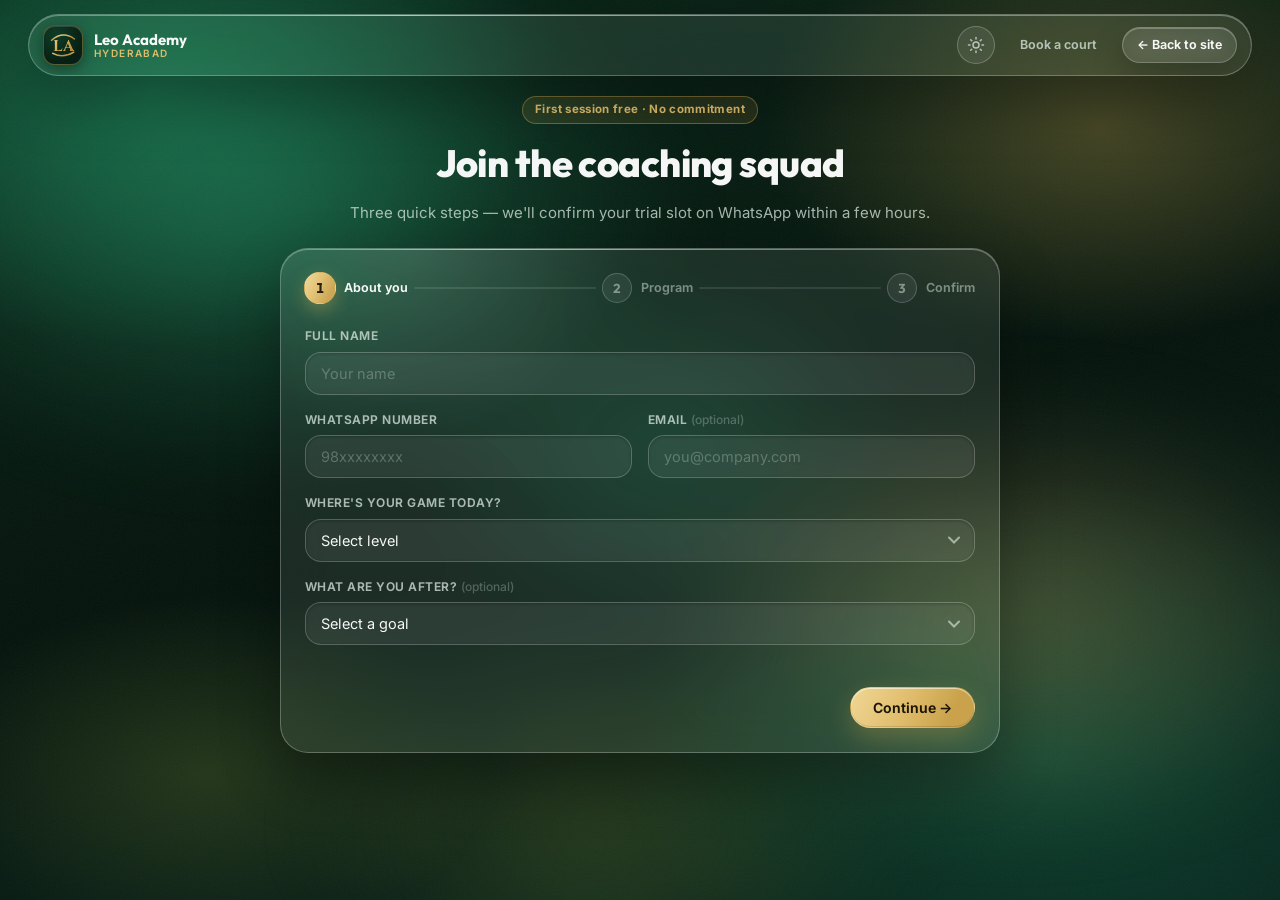
==== admission.html @ 7ae0bd9b "UX: consistent single-line data tables + global modal scroll-lock - Reusable .lt-table.tight (nowrap" ====
<!DOCTYPE html>
<html lang="en" data-theme="dark">
<head>
  <meta charset="UTF-8" />
  <meta name="viewport" content="width=device-width, initial-scale=1.0, viewport-fit=cover" />
  <meta name="theme-color" content="#04130c" />
  <title>Join Coaching — Leo Academy</title>
  <link rel="icon" type="image/svg+xml" href="assets/img/favicon.svg" />
  <link rel="preconnect" href="https://fonts.googleapis.com" />
  <link rel="preconnect" href="https://fonts.gstatic.com" crossorigin />
  <link href="https://fonts.googleapis.com/css2?family=Outfit:wght@500;600;700;800&family=Inter:wght@400;500;600;700&family=Cinzel:wght@700&display=swap" rel="stylesheet" />
  <link rel="stylesheet" href="assets/css/glass.css?v=28" />
  <script>document.documentElement.dataset.theme = localStorage.getItem("lt-theme") || "dark"; document.documentElement.classList.add("lt-js");</script>
  <style>
    .adm-wrap { max-width: 720px; margin: 0 auto; width: 100%; }
    .adm-hero { text-align: center; margin-bottom: var(--gap-4); }
    .adm-hero h1 { font-size: clamp(26px, 4vw, 38px); font-weight: 800; }
    .adm-hero p { color: var(--ink-mid); margin-top: 8px; }
    .form-grid { display: grid; grid-template-columns: 1fr 1fr; gap: var(--gap-3); }
    .form-grid .full { grid-column: 1 / -1; }
    @media (max-width: 620px) { .form-grid { grid-template-columns: 1fr; } }
    .batch-pick { display: grid; grid-template-columns: 1fr 1fr; gap: 10px; }
    @media (max-width: 620px) { .batch-pick { grid-template-columns: 1fr; } }
    .batch-pick .choice { flex-direction: column; align-items: flex-start; gap: 4px; padding: 14px 16px; }
    .batch-pick .choice .bp-top { display: flex; align-items: center; gap: 10px; width: 100%; }
    .batch-pick .choice .bp-name { font-weight: 700; color: var(--ink-hi); font-size: 14px; }
    .batch-pick .choice .bp-meta { font-size: 12px; color: var(--ink-low); padding-left: 28px; }
    .done-card { text-align: center; padding: clamp(36px, 6vh, 60px) var(--gap-4); display: none; }
    .done-card.show { display: block; animation: lt-step-in .5s var(--ease-spring) both; }
    .done-card .big-check { width: 74px; height: 74px; margin: 0 auto var(--gap-3); border-radius: 50%; display: grid; place-items: center;
      background: rgba(52, 211, 153, .15); border: 1.5px solid rgba(52, 211, 153, .5); color: var(--tx-green); }
    .done-card .big-check svg { width: 34px; height: 34px; }
  </style>
</head>
<body>
  <div class="lt-bg" aria-hidden="true"></div>

  <nav class="lt-nav glass">
    <a class="nav-brand" href="index.html">
      <span class="mark" data-logo="30"></span>
      <span class="t"><strong>Leo Academy</strong><span>Hyderabad</span></span>
    </a>
    <div class="nav-actions">
      <button type="button" class="theme-toggle"></button>
      <a class="btn btn-ghost btn-sm hide-mobile" href="booking.html">Book a court</a>
      <a class="btn btn-glass btn-sm" href="index.html">← Back to site</a>
    </div>
  </nav>

  <main class="lt-page">
    <div class="adm-wrap">
      <div class="adm-hero reveal">
        <span class="pill gold">First session free · No commitment</span>
        <h1 class="mt-2">Join the coaching squad</h1>
        <p>Three quick steps — we'll confirm your trial slot on WhatsApp within a few hours.</p>
      </div>

      <div class="glass glass-card" id="wizard">
        <div class="adm-stepper" id="stepper">
          <div class="step active" data-s="1"><span class="num"><span class="n">1</span></span><span class="lbl">About you</span></div>
          <div class="bar" id="bar1"></div>
          <div class="step" data-s="2"><span class="num"><span class="n">2</span></span><span class="lbl">Program</span></div>
          <div class="bar" id="bar2"></div>
          <div class="step" data-s="3"><span class="num"><span class="n">3</span></span><span class="lbl">Confirm</span></div>
        </div>

        <form id="admForm" novalidate>
          <!-- step 1: about you -->
          <section class="adm-step active" data-step="1">
            <div class="form-grid">
              <label class="field full"><span>Full name</span><input type="text" name="name" placeholder="Your name" required /></label>
              <label class="field"><span>WhatsApp number</span><input type="tel" name="phone" placeholder="98xxxxxxxx" required /></label>
              <label class="field"><span>Email <span class="opt">(optional)</span></span><input type="email" name="email" placeholder="you@company.com" /></label>
              <label class="field full"><span>Where's your game today?</span>
                <select name="level"><option value="">Select level</option><option>Complete beginner</option><option>Played casually / social sets</option><option>Trained before, getting back into it</option><option>Competitive — leagues or tournaments</option></select>
              </label>
              <label class="field full"><span>What are you after? <span class="opt">(optional)</span></span>
                <select name="goal"><option value="">Select a goal</option><option>Learn the game properly</option><option>Fitness &amp; stress relief</option><option>Compete in leagues</option><option>Sharpen up for corporate events</option></select>
              </label>
            </div>
          </section>

          <!-- step 2: program -->
          <section class="adm-step" data-step="2">
            <div class="batch-pick" id="programPick"></div>
            <div class="form-grid mt-3">
              <label class="field"><span>Preferred timing</span>
                <select name="slot"><option>Morning batch</option><option>Evening batch</option><option>Flexible</option></select>
              </label>
              <label class="field"><span>Trial date <span class="opt">(optional)</span></span><input type="date" name="date" /></label>
            </div>
          </section>

          <!-- step 3: confirm -->
          <section class="adm-step" data-step="3">
            <div id="summary" class="lt-grid" style="gap: 10px;"></div>
            <label class="choice mt-3"><input type="checkbox" name="agree" /><span class="dot"></span><span>Contact me on WhatsApp to confirm my trial slot.</span></label>
          </section>

          <div class="form-msg" id="msg"></div>
          <div class="adm-nav">
            <button type="button" class="btn btn-ghost" id="backBtn" style="visibility:hidden;">← Back</button>
            <span class="grow"></span>
            <button type="button" class="btn btn-primary" id="nextBtn">Continue →</button>
          </div>
        </form>
      </div>

      <!-- success -->
      <div class="glass done-card" id="doneCard">
        <div class="big-check"><svg viewBox="0 0 24 24" fill="none" stroke="currentColor" stroke-width="2.5" stroke-linecap="round" stroke-linejoin="round"><path d="M20 6 9 17l-5-5"/></svg></div>
        <h2>Application received 🎾</h2>
        <p class="muted mt-2">Our coach will WhatsApp you shortly to confirm your trial slot.<br />Bring water and non-marking sports shoes — racquets are available courtside.</p>
        <div class="mt-4 flex" style="justify-content:center; flex-wrap:wrap;">
          <a class="btn btn-primary" href="booking.html">Book a court meanwhile</a>
          <a class="btn btn-glass" href="index.html">Back to home</a>
        </div>
      </div>
    </div>
  </main>

  <script src="assets/js/core.js?v=28"></script>
  <script src="assets/js/data.js?v=28"></script>
  <script src="assets/js/cloud.js?v=28"></script>
  <script>
    (function () {
      var step = 1, TOTAL = 3;
      var form = document.getElementById("admForm");
      var msg = document.getElementById("msg");

      document.getElementById("programPick").innerHTML = LT_DATA.programs.map(function (p, i) {
        return '<label class="choice"><div class="bp-top"><input type="radio" name="program" value="' + p.id + '"' + (i === 0 ? " checked" : "") + ' /><span class="dot"></span><span class="bp-name">' + p.name + "</span></div>" +
          '<span class="bp-meta">' + p.level + " · " + p.days + "</span></label>";
      }).join("");

      function paint() {
        document.querySelectorAll("#stepper .step").forEach(function (el) {
          var s = +el.dataset.s;
          el.classList.toggle("active", s === step);
          el.classList.toggle("done", s < step);
        });
        document.getElementById("bar1").style.setProperty("--fill", step > 1 ? "100%" : "0%");
        document.getElementById("bar2").style.setProperty("--fill", step > 2 ? "100%" : "0%");
        document.querySelectorAll(".adm-step").forEach(function (el) {
          el.classList.toggle("active", +el.dataset.step === step);
        });
        document.getElementById("backBtn").style.visibility = step === 1 ? "hidden" : "visible";
        document.getElementById("nextBtn").textContent = step === TOTAL ? "Submit application" : "Continue →";
        msg.textContent = "";
        if (step === 3) fillSummary();
      }

      function fillSummary() {
        var d = new FormData(form);
        var prog = LT_DATA.programs.find(function (p) { return p.id === d.get("program"); }) || {};
        var rows = [
          ["Name", d.get("name")],
          ["Contact", d.get("phone") + (d.get("email") ? " · " + d.get("email") : "")],
          ["Level", d.get("level") || "To be assessed"],
          ["Program", prog.name + " · " + d.get("slot")],
          ["Trial date", d.get("date") || "First available slot"],
        ];
        document.getElementById("summary").innerHTML = rows.map(function (r) {
          return '<div class="flex between" style="padding:11px 14px;border:1px solid var(--tile-border);border-radius:var(--r-md);background:var(--tile-bg);">' +
            '<span class="faint" style="font-size:12px;text-transform:uppercase;letter-spacing:.06em;font-weight:650;">' + r[0] + "</span>" +
            '<span style="font-weight:650;text-align:right;">' + r[1] + "</span></div>";
        }).join("");
      }

      function validate() {
        var d = new FormData(form);
        if (step === 1) {
          if (!String(d.get("name") || "").trim()) return "Please enter your name.";
          if (String(d.get("phone") || "").replace(/\D/g, "").length < 10) return "Please enter a valid 10-digit WhatsApp number.";
        }
        if (step === 3 && !d.get("agree")) return "Please tick the consent box so we can reach you.";
        return "";
      }

      document.getElementById("nextBtn").addEventListener("click", function () {
        var err = validate();
        if (err) { msg.textContent = err; msg.className = "form-msg error"; return; }
        if (step < TOTAL) { step++; paint(); return; }
        var d = new FormData(form);
        var apps = LT.store.read("applications", []);
        var rec = {
          name: d.get("name"), phone: d.get("phone"), email: d.get("email"),
          level: d.get("level"), goal: d.get("goal"), program: d.get("program"),
          slot: d.get("slot"), date: d.get("date"), at: new Date().toISOString(),
        };
        function showDone() {
          apps.unshift(rec);
          LT.store.write("applications", apps);
          document.getElementById("wizard").style.display = "none";
          document.querySelector(".adm-hero").style.display = "none";
          document.getElementById("doneCard").classList.add("show");
          LT.toast("Application received — see you on court! 🎾");
        }
        if (window.LT_CLOUD) {
          LT_CLOUD.track("admission_submitted", { program: rec.program || "" });
          LT_CLOUD.addApplication(rec).then(showDone).catch(function (e) {
            msg.textContent = /too many/.test(String(e.message)) ? "We already have your enquiry — our coach will call you."
              : /no connection/.test(String(e.message)) ? "No connection — please try again or call +91 96768 29060."
              : "Something went wrong — please call +91 96768 29060.";
            msg.className = "form-msg error";
          });
        } else { showDone(); }
      });
      document.getElementById("backBtn").addEventListener("click", function () { if (step > 1) { step--; paint(); } });

      paint();
    })();
  </script>
</body>
</html>
---- assets/css/glass.css ----
/* ============================================================
   LEO TENNIS ACADEMY — LIQUID GLASS DESIGN SYSTEM v1
   Dark-first luxury glass (forest green + metallic gold, from the
   Leo "LA" monogram) with a light "clay morning" override.
   Theme is controlled by <html data-theme="dark|light">.
   ============================================================ */

/* ---------- Design tokens — DARK (default, matches Instagram branding) ---------- */
:root {
  /* Brand constants (theme-independent) */
  --forest-950: #04130c;
  --forest-900: #071f14;
  --forest-800: #0b2a1b;
  --forest-600: #14503a;
  --emerald-400: #34d399;
  --gold-600: #a67e2e;
  --gold-500: #c9a24b;
  --gold-400: #e0bd6c;
  --gold-300: #f0d795;
  --optic-400: #d7ef4f;   /* tennis-ball optic yellow */
  --optic-300: #e7f97e;
  --red-400: #ff6b6b;
  --sky-300: #7dd3fc;

  /* Ink */
  --ink-hi: rgba(255, 255, 255, 0.96);
  --ink-mid: rgba(226, 240, 231, 0.72);
  --ink-low: rgba(226, 240, 231, 0.48);
  --ink-faint: rgba(226, 240, 231, 0.28);

  /* Accent text (readable per theme) */
  --tx-gold: var(--gold-400);
  --tx-green: #5eead4;
  --tx-red: var(--red-400);
  --tx-optic: var(--optic-400);

  /* Glass surfaces — low-opacity fill over a vivid field. Never milky. */
  --glass-bg: rgba(255, 255, 255, 0.09);
  --glass-border: rgba(255, 255, 255, 0.26);
  --glass-blur: 22px;
  --glass-sat: 1.25;
  --glass-shadow:
    0 24px 60px rgba(0, 0, 0, 0.3),
    inset 0 1px 0 rgba(255, 255, 255, 0.32);
  --glass-shadow-soft:
    0 12px 32px rgba(0, 0, 0, 0.22),
    inset 0 1px 0 rgba(255, 255, 255, 0.26);
  --glass-border-hover: rgba(255, 255, 255, 0.48);
  --specular: linear-gradient(90deg, transparent 4%, rgba(255, 255, 255, 0.5) 30%, rgba(255, 255, 255, 0.12) 65%, transparent 96%);
  --corner-glow: rgba(255, 255, 255, 0.1);

  /* Inputs, tiles, lines */
  --input-bg: rgba(255, 255, 255, 0.07);
  --input-bg-focus: rgba(255, 255, 255, 0.13);
  --input-border: rgba(255, 255, 255, 0.2);
  --input-border-hover: rgba(255, 255, 255, 0.38);
  --input-shadow: inset 0 1px 3px rgba(0, 0, 0, 0.22);
  --tile-bg: rgba(255, 255, 255, 0.07);
  --tile-border: rgba(255, 255, 255, 0.2);
  --line: rgba(255, 255, 255, 0.1);
  --row-hover: rgba(255, 255, 255, 0.06);
  --chip-bg: rgba(255, 255, 255, 0.08);
  --chip-border: rgba(255, 255, 255, 0.24);
  --thead-bg: rgba(7, 30, 20, 0.55);
  --pill-bg: rgba(255, 255, 255, 0.08);
  --pill-border: rgba(255, 255, 255, 0.22);
  --dot-border: rgba(255, 255, 255, 0.3);
  --ghost-hover: rgba(255, 255, 255, 0.07);
  --option-bg: var(--forest-800);
  --backdrop: rgba(2, 10, 6, 0.6);
  --toast-bg: linear-gradient(135deg, rgba(14, 44, 30, 0.92), rgba(6, 24, 16, 0.92));
  --toast-border: rgba(255, 255, 255, 0.18);
  --scroll-thumb: rgba(255, 255, 255, 0.14);
  --scroll-thumb-hover: rgba(255, 255, 255, 0.26);
  --stat-grad: linear-gradient(135deg, #fff 30%, var(--gold-400));
  --gold-grad: linear-gradient(115deg, var(--gold-300), var(--gold-400) 45%, var(--gold-500) 80%);
  --scheme: dark;
  --select-arrow: url("data:image/svg+xml,%3Csvg xmlns='http://www.w3.org/2000/svg' width='12' height='8' fill='none'%3E%3Cpath d='M1 1.5 6 6.5 11 1.5' stroke='%23e2f0e7' stroke-opacity='.6' stroke-width='2' stroke-linecap='round'/%3E%3C/svg%3E");

  /* Radii */
  --r-xl: 28px;
  --r-lg: 22px;
  --r-md: 16px;
  --r-sm: 12px;
  --r-pill: 999px;

  /* Type */
  --font-display: "Outfit", "SF Pro Display", -apple-system, sans-serif;
  --font-body: "Inter", "SF Pro Text", -apple-system, system-ui, sans-serif;
  --font-brand: "Cinzel", "Times New Roman", serif;

  /* Spacing */
  --gap-1: 6px;
  --gap-2: 10px;
  --gap-3: 16px;
  --gap-4: 24px;
  --gap-5: 36px;

  --nav-h: 72px;
  --dock-h: 76px;
  --page-max: 1240px;

  --ease-spring: cubic-bezier(0.34, 1.3, 0.5, 1);
}

/* ---------- Design tokens — LIGHT override ("clay morning") ---------- */
:root[data-theme="light"] {
  --ink-hi: #122419;
  --ink-mid: rgba(20, 43, 30, 0.74);
  --ink-low: rgba(20, 43, 30, 0.52);
  --ink-faint: rgba(20, 43, 30, 0.34);

  --tx-gold: #8a6414;
  --tx-green: #0f766e;
  --tx-red: #c2383f;
  --tx-optic: #5c7a00;

  --glass-bg: rgba(255, 255, 255, 0.28);
  --glass-border: rgba(255, 255, 255, 0.55);
  --glass-sat: 1.4;
  --glass-shadow:
    0 24px 60px rgba(24, 60, 40, 0.16),
    inset 0 1px 0 rgba(255, 255, 255, 0.6);
  --glass-shadow-soft:
    0 12px 32px rgba(24, 60, 40, 0.1),
    inset 0 1px 0 rgba(255, 255, 255, 0.5);
  --glass-border-hover: rgba(255, 255, 255, 0.85);
  --specular: linear-gradient(90deg, transparent 4%, rgba(255, 255, 255, 0.9) 30%, rgba(255, 255, 255, 0.35) 65%, transparent 96%);
  --corner-glow: rgba(255, 255, 255, 0.35);

  --input-bg: rgba(255, 255, 255, 0.4);
  --input-bg-focus: rgba(255, 255, 255, 0.6);
  --input-border: rgba(255, 255, 255, 0.55);
  --input-border-hover: rgba(255, 255, 255, 0.85);
  --input-shadow: inset 0 1px 2px rgba(20, 50, 34, 0.05);
  --tile-bg: rgba(255, 255, 255, 0.26);
  --tile-border: rgba(255, 255, 255, 0.5);
  --line: rgba(20, 50, 34, 0.1);
  --row-hover: rgba(255, 255, 255, 0.24);
  --chip-bg: rgba(255, 255, 255, 0.32);
  --chip-border: rgba(255, 255, 255, 0.55);
  --thead-bg: rgba(255, 255, 255, 0.36);
  --pill-bg: rgba(255, 255, 255, 0.28);
  --pill-border: rgba(255, 255, 255, 0.5);
  --dot-border: rgba(20, 50, 34, 0.32);
  --ghost-hover: rgba(255, 255, 255, 0.32);
  --option-bg: #ffffff;
  --backdrop: rgba(22, 52, 36, 0.3);
  --toast-bg: linear-gradient(135deg, rgba(255, 255, 255, 0.88), rgba(243, 250, 243, 0.88));
  --toast-border: rgba(255, 255, 255, 0.6);
  --scroll-thumb: rgba(20, 50, 34, 0.22);
  --scroll-thumb-hover: rgba(20, 50, 34, 0.38);
  --stat-grad: linear-gradient(135deg, #14342a 30%, #8a6414);
  --scheme: light;
  --select-arrow: url("data:image/svg+xml,%3Csvg xmlns='http://www.w3.org/2000/svg' width='12' height='8' fill='none'%3E%3Cpath d='M1 1.5 6 6.5 11 1.5' stroke='%23142b1e' stroke-opacity='.55' stroke-width='2' stroke-linecap='round'/%3E%3C/svg%3E");
}

/* ---------- Reset & base ---------- */
*, *::before, *::after { box-sizing: border-box; }

html { scroll-behavior: smooth; -webkit-text-size-adjust: 100%; }

body {
  margin: 0;
  min-height: 100vh;
  min-height: 100dvh;
  font-family: var(--font-body);
  font-size: 15px;
  line-height: 1.55;
  color: var(--ink-hi);
  background-color: var(--forest-950);
  -webkit-font-smoothing: antialiased;
  overflow-x: hidden;
  transition: color 0.3s ease;
}
:root[data-theme="light"] body { background-color: #dcead9; }

/* Vivid liquid color field — the saturated backdrop is what makes the
   low-opacity glass read as "liquid". Emerald + gold + optic glows. */
.lt-bg {
  position: fixed;
  inset: 0;
  z-index: -2;
  background:
    radial-gradient(46% 42% at 12% 10%, rgba(24, 130, 84, 0.55), transparent 68%),
    radial-gradient(40% 36% at 86% 14%, rgba(201, 162, 75, 0.32), transparent 66%),
    radial-gradient(48% 44% at 82% 84%, rgba(16, 100, 70, 0.5), transparent 70%),
    radial-gradient(34% 30% at 16% 86%, rgba(215, 239, 79, 0.14), transparent 66%),
    radial-gradient(30% 28% at 52% 50%, rgba(52, 211, 153, 0.14), transparent 70%),
    linear-gradient(165deg, #082517 0%, #04130c 52%, #07211a 100%);
}
:root[data-theme="light"] .lt-bg {
  background:
    radial-gradient(46% 42% at 12% 10%, rgba(88, 190, 130, 0.55), transparent 68%),
    radial-gradient(40% 36% at 86% 14%, rgba(240, 205, 120, 0.6), transparent 66%),
    radial-gradient(48% 44% at 82% 84%, rgba(120, 200, 150, 0.5), transparent 70%),
    radial-gradient(38% 34% at 16% 86%, rgba(224, 240, 130, 0.45), transparent 66%),
    linear-gradient(165deg, #d8ecd4 0%, #e4efdc 45%, #d5e9d8 100%);
}
.lt-bg::before {
  content: "";
  position: absolute;
  inset: -25%;
  background:
    radial-gradient(34% 30% at 30% 32%, rgba(52, 211, 153, 0.3), transparent 66%),
    radial-gradient(30% 26% at 70% 62%, rgba(224, 189, 108, 0.28), transparent 64%),
    radial-gradient(24% 22% at 48% 78%, rgba(215, 239, 79, 0.16), transparent 66%);
  /* ambient drift, tuned below perception: one direction change per ~40s
     and a gentle range, so the background never reads as "shifting" */
  animation: lt-drift 80s ease-in-out infinite alternate;
  filter: blur(42px);
}
:root[data-theme="light"] .lt-bg::before {
  background:
    radial-gradient(34% 30% at 30% 32%, rgba(110, 205, 150, 0.5), transparent 66%),
    radial-gradient(30% 26% at 70% 62%, rgba(245, 210, 125, 0.42), transparent 64%),
    radial-gradient(26% 24% at 48% 78%, rgba(210, 235, 120, 0.35), transparent 66%);
}
.lt-bg::after {
  content: "";
  position: absolute;
  inset: 0;
  opacity: 0.05;
  background-image: url("data:image/svg+xml,%3Csvg xmlns='http://www.w3.org/2000/svg' width='160' height='160'%3E%3Cfilter id='n'%3E%3CfeTurbulence type='fractalNoise' baseFrequency='0.9' numOctaves='2'/%3E%3C/filter%3E%3Crect width='100%25' height='100%25' filter='url(%23n)'/%3E%3C/svg%3E");
}
@keyframes lt-drift {
  from { transform: translate3d(-2%, -1%, 0) rotate(-1deg) scale(1); }
  to { transform: translate3d(2%, 1.5%, 0) rotate(1deg) scale(1.05); }
}
@media (prefers-reduced-motion: reduce) {
  .lt-bg::before { animation: none; }
  * { transition-duration: 0.01ms !important; animation-duration: 0.01ms !important; }
}

h1, h2, h3, h4 {
  font-family: var(--font-display);
  font-weight: 600;
  letter-spacing: -0.015em;
  margin: 0;
  color: var(--ink-hi);
  text-wrap: balance;
}
p { margin: 0; }
a { color: var(--tx-green); text-decoration: none; }
a:hover { color: var(--tx-gold); }
img { max-width: 100%; display: block; }
button { font-family: inherit; }
::selection { background: rgba(201, 162, 75, 0.4); }

/* ---------- Layout ---------- */
.lt-page {
  max-width: var(--page-max);
  margin: 0 auto;
  padding: calc(var(--nav-h) + var(--gap-4)) var(--gap-4) calc(var(--gap-5) + 24px);
  display: flex;
  flex-direction: column;
  gap: var(--gap-4);
}

.lt-grid { display: grid; gap: var(--gap-3); }
.lt-grid.cols-2 { grid-template-columns: repeat(2, minmax(0, 1fr)); }
.lt-grid.cols-3 { grid-template-columns: repeat(3, minmax(0, 1fr)); }
.lt-grid.cols-4 { grid-template-columns: repeat(4, minmax(0, 1fr)); }

/* ---------- Glass primitives ---------- */
.glass {
  position: relative;
  background: var(--glass-bg);
  -webkit-backdrop-filter: blur(var(--glass-blur)) saturate(var(--glass-sat));
  backdrop-filter: blur(var(--glass-blur)) saturate(var(--glass-sat));
  border: 1px solid var(--glass-border);
  border-radius: var(--r-xl);
  box-shadow: var(--glass-shadow);
  overflow: hidden;
  transition: background 0.3s ease, border-color 0.3s ease, box-shadow 0.3s ease;
}
.glass::before {
  content: "";
  position: absolute;
  inset: 0 0 auto 0;
  height: 1px;
  background: var(--specular);
  pointer-events: none;
}
.glass::after {
  content: "";
  position: absolute;
  top: -42%;
  left: -12%;
  width: 60%;
  height: 80%;
  background: radial-gradient(closest-side, var(--corner-glow), transparent);
  transform: rotate(-12deg);
  pointer-events: none;
}

.glass-card { padding: var(--gap-4); }
.glass-card.tight { padding: var(--gap-3); }

.glass-hover {
  --mx: 50%; --my: 0%;
  transition: transform 0.45s var(--ease-spring), box-shadow 0.45s ease, border-color 0.3s ease, background 0.3s ease;
}
.glass-hover:hover {
  transform: translateY(-4px);
  border-color: var(--glass-border-hover);
  box-shadow: 0 30px 70px rgba(0, 0, 0, 0.32), inset 0 1px 0 rgba(255, 255, 255, 0.34);
  background: radial-gradient(240px circle at var(--mx) var(--my), rgba(255, 255, 255, 0.1), transparent 55%), var(--glass-bg);
}
:root[data-theme="light"] .glass-hover:hover {
  box-shadow: 0 30px 70px rgba(24, 60, 40, 0.2), inset 0 1px 0 rgba(255, 255, 255, 0.6);
  background: radial-gradient(240px circle at var(--mx) var(--my), rgba(255, 255, 255, 0.2), transparent 55%), var(--glass-bg);
}

/* Section headers */
.kicker {
  font-size: 11px;
  font-weight: 700;
  letter-spacing: 0.16em;
  text-transform: uppercase;
  color: var(--tx-gold);
  margin-bottom: 2px;
}
.card-head {
  display: flex;
  align-items: flex-end;
  justify-content: space-between;
  gap: var(--gap-3);
  flex-wrap: wrap;
  margin-bottom: var(--gap-3);
}
.card-head h2 { font-size: 21px; }
.card-head .sub { color: var(--ink-mid); font-size: 13px; margin-top: 3px; }

/* ---------- Top navigation ---------- */
.lt-nav {
  position: fixed;
  top: 14px;
  left: 50%;
  transform: translateX(-50%);
  width: min(var(--page-max) - 16px, calc(100% - 24px));
  z-index: 60;
  display: flex;
  align-items: center;
  gap: var(--gap-3);
  padding: 10px 14px;
  border-radius: var(--r-pill);
}
.lt-nav.glass::after { display: none; }

.nav-brand { display: flex; align-items: center; gap: 11px; min-width: 0; }
.nav-brand .mark {
  width: 40px;
  height: 40px;
  flex: none;
  display: grid;
  place-items: center;
  border-radius: 12px;
  background: radial-gradient(circle at 32% 24%, #0f3d27, var(--forest-900) 70%);
  border: 1px solid rgba(201, 162, 75, 0.4);
  box-shadow: 0 4px 14px rgba(0, 0, 0, 0.35), inset 0 1px 0 rgba(255, 255, 255, 0.14);
}
.nav-brand .mark svg { width: 30px; height: 30px; }
.nav-brand .t { display: flex; flex-direction: column; line-height: 1.15; min-width: 0; }
.nav-brand .t strong {
  font-family: var(--font-display);
  font-size: 15px;
  font-weight: 700;
  color: var(--ink-hi);
  white-space: nowrap;
  overflow: hidden;
  text-overflow: ellipsis;
}
.nav-brand .t span {
  font-size: 10px;
  letter-spacing: 0.14em;
  text-transform: uppercase;
  color: var(--tx-gold);
  font-weight: 600;
}

.nav-tabs {
  display: flex;
  align-items: center;
  gap: 4px;
  margin: 0 auto;
  padding: 4px;
  border-radius: var(--r-pill);
  background: var(--pill-bg);
  border: 1px solid var(--tile-border);
}
.nav-tab {
  display: inline-flex;
  align-items: center;
  gap: 7px;
  padding: 8px 15px;
  border: none;
  border-radius: var(--r-pill);
  background: transparent;
  color: var(--ink-mid);
  font-size: 13.5px;
  font-weight: 600;
  cursor: pointer;
  white-space: nowrap;
  transition: color 0.25s ease, background 0.25s ease, box-shadow 0.25s ease;
  text-decoration: none;
}
.nav-tab svg { width: 16px; height: 16px; }
.nav-tab:hover { color: var(--ink-hi); }
.nav-tab.active {
  color: #1c1503;
  background: var(--gold-grad);
  box-shadow: 0 6px 18px rgba(201, 162, 75, 0.38), inset 0 1px 0 rgba(255, 255, 255, 0.5);
}

.nav-actions { display: flex; align-items: center; gap: var(--gap-2); margin-left: auto; }

/* Theme toggle */
.theme-toggle {
  width: 38px;
  height: 38px;
  flex: none;
  display: grid;
  place-items: center;
  border-radius: 50%;
  border: 1px solid var(--chip-border);
  background: var(--chip-bg);
  color: var(--ink-mid);
  cursor: pointer;
  transition: color 0.25s ease, border-color 0.25s ease, transform 0.4s var(--ease-spring), background 0.3s ease;
}
.theme-toggle:hover { color: var(--tx-gold); border-color: var(--input-border-hover); transform: rotate(18deg); }
.theme-toggle svg { width: 18px; height: 18px; }

/* ---------- Mobile bottom dock ---------- */
.lt-dock {
  position: fixed;
  bottom: calc(12px + env(safe-area-inset-bottom, 0px));
  left: 50%;
  transform: translateX(-50%);
  z-index: 60;
  display: none;
  align-items: stretch;
  gap: 2px;
  padding: 7px;
  border-radius: var(--r-pill);
  width: min(440px, calc(100% - 20px));
}
.lt-dock.glass::after { display: none; }
.dock-tab {
  position: relative;
  flex: 1;
  display: flex;
  flex-direction: column;
  align-items: center;
  gap: 3px;
  padding: 7px 4px 6px;
  border: none;
  border-radius: 18px;
  background: transparent;
  color: var(--ink-low);
  font-size: 10px;
  font-weight: 600;
  letter-spacing: 0.02em;
  cursor: pointer;
  transition: color 0.25s ease, background 0.25s ease;
  text-decoration: none;
}
.dock-tab svg { width: 21px; height: 21px; }
.dock-tab.active { color: var(--tx-gold); background: rgba(201, 162, 75, 0.14); }
.dock-tab:hover { color: var(--ink-hi); }

/* ---------- Buttons ---------- */
.btn {
  display: inline-flex;
  align-items: center;
  justify-content: center;
  gap: 8px;
  padding: 11px 22px;
  border-radius: var(--r-pill);
  border: 1px solid transparent;
  font-size: 14px;
  font-weight: 650;
  font-family: var(--font-body);
  cursor: pointer;
  text-decoration: none;
  white-space: nowrap;
  transition: transform 0.35s var(--ease-spring), box-shadow 0.3s ease, background 0.3s ease, border-color 0.3s ease, opacity 0.2s ease, color 0.3s ease;
  -webkit-tap-highlight-color: transparent;
}
.btn:active { transform: scale(0.97); }
.btn:disabled { opacity: 0.55; cursor: not-allowed; }
.btn svg { width: 16px; height: 16px; }

.btn-primary {
  position: relative;
  overflow: hidden;
  color: #1c1503;
  background: var(--gold-grad);
  box-shadow: 0 10px 26px rgba(201, 162, 75, 0.32), inset 0 1px 0 rgba(255, 255, 255, 0.55), inset 0 -1px 0 rgba(0, 0, 0, 0.12);
}
.btn-primary::after {
  content: "";
  position: absolute;
  inset: 0;
  background: linear-gradient(120deg, transparent 28%, rgba(255, 255, 255, 0.5) 50%, transparent 72%);
  transform: translateX(-130%);
  pointer-events: none;
}
.btn-primary:hover::after { transform: translateX(130%); transition: transform 0.7s ease; }
.btn-primary:hover { box-shadow: 0 14px 34px rgba(201, 162, 75, 0.45), inset 0 1px 0 rgba(255, 255, 255, 0.6); transform: translateY(-1px); }
@media (prefers-reduced-motion: reduce) { .btn-primary::after { display: none; } }

.btn-glass {
  color: var(--ink-hi);
  background: var(--chip-bg);
  border-color: var(--chip-border);
  -webkit-backdrop-filter: blur(14px) saturate(160%);
  backdrop-filter: blur(14px) saturate(160%);
  box-shadow: var(--glass-shadow-soft);
}
.btn-glass:hover { border-color: var(--input-border-hover); }

.btn-ghost { color: var(--ink-mid); background: transparent; border-color: transparent; }
.btn-ghost:hover { color: var(--ink-hi); background: var(--ghost-hover); }


.btn-sm { padding: 7px 14px; font-size: 12.5px; }
.btn-lg { padding: 14px 30px; font-size: 15.5px; }
.btn-block { width: 100%; }
.btn-icon { width: 38px; height: 38px; padding: 0; border-radius: 50%; }

/* ---------- Forms ---------- */
.field { display: flex; flex-direction: column; gap: 6px; min-width: 0; }
.field > span, .field > label {
  font-size: 12px;
  font-weight: 650;
  letter-spacing: 0.04em;
  color: var(--ink-mid);
  text-transform: uppercase;
}
.field .opt { color: var(--ink-faint); text-transform: none; letter-spacing: 0; font-weight: 500; }

input[type="text"], input[type="email"], input[type="password"], input[type="tel"],
input[type="number"], input[type="date"], input[type="search"], select, textarea {
  width: 100%;
  padding: 12px 15px;
  font-family: var(--font-body);
  font-size: 14.5px;
  color: var(--ink-hi);
  background: var(--input-bg);
  border: 1px solid var(--input-border);
  border-radius: var(--r-md);
  outline: none;
  box-shadow: var(--input-shadow);
  transition: border-color 0.25s ease, box-shadow 0.25s ease, background 0.25s ease;
  -webkit-appearance: none;
  appearance: none;
}
textarea { resize: vertical; min-height: 64px; }
input::placeholder, textarea::placeholder { color: var(--ink-faint); }
input:hover, select:hover, textarea:hover { border-color: var(--input-border-hover); }
input:focus, select:focus, textarea:focus {
  border-color: rgba(224, 189, 108, 0.75);
  background: var(--input-bg-focus);
  box-shadow: 0 0 0 3px rgba(201, 162, 75, 0.2), var(--input-shadow);
}

select {
  background-image: var(--select-arrow);
  background-repeat: no-repeat;
  background-position: right 14px center;
  padding-right: 38px;
}
select option { background: var(--option-bg); color: var(--ink-hi); }

input[type="date"] { color-scheme: var(--scheme); }
input[type="number"]::-webkit-inner-spin-button { opacity: 0.4; }

/* Checkbox / radio pills */
.choice {
  display: flex;
  align-items: center;
  gap: 10px;
  padding: 11px 14px;
  border-radius: var(--r-md);
  border: 1px solid var(--input-border);
  background: var(--tile-bg);
  cursor: pointer;
  font-size: 13.5px;
  color: var(--ink-mid);
  transition: border-color 0.25s ease, background 0.25s ease, color 0.25s ease;
  user-select: none;
}
.choice:hover { border-color: var(--input-border-hover); color: var(--ink-hi); }
.choice input { display: none; }
.choice .dot {
  width: 18px;
  height: 18px;
  flex: none;
  border-radius: 6px;
  border: 1.5px solid var(--dot-border);
  display: grid;
  place-items: center;
  transition: all 0.25s ease;
}
.choice input[type="radio"] + .dot { border-radius: 50%; }
.choice input:checked + .dot {
  border-color: var(--gold-500);
  background: var(--gold-grad);
  box-shadow: 0 2px 10px rgba(201, 162, 75, 0.4);
}
.choice input:checked + .dot::after {
  content: "";
  width: 9px;
  height: 5px;
  margin-top: -2px;
  border-left: 2px solid #1c1503;
  border-bottom: 2px solid #1c1503;
  transform: rotate(-45deg);
}
.choice input:checked ~ span { color: var(--ink-hi); }
.choice:has(input:checked) {
  border-color: rgba(224, 189, 108, 0.55);
  background: rgba(201, 162, 75, 0.12);
}

.form-msg { font-size: 13.5px; color: var(--tx-gold); min-height: 18px; }
.form-msg.error { color: var(--tx-red); }

/* ---------- Pills, badges, stats ---------- */
.pill {
  display: inline-flex;
  align-items: center;
  gap: 6px;
  padding: 4px 12px;
  border-radius: var(--r-pill);
  font-size: 11.5px;
  font-weight: 700;
  letter-spacing: 0.03em;
  border: 1px solid var(--pill-border);
  background: var(--pill-bg);
  color: var(--ink-mid);
  white-space: nowrap;
}
.pill.gold { color: var(--tx-gold); border-color: rgba(201, 162, 75, 0.45); background: rgba(201, 162, 75, 0.14); }
.pill.green { color: var(--tx-green); border-color: rgba(52, 211, 153, 0.35); background: rgba(52, 211, 153, 0.12); }
.pill.red { color: var(--tx-red); border-color: rgba(220, 80, 86, 0.4); background: rgba(255, 107, 107, 0.12); }
.pill.optic { color: var(--tx-optic); border-color: rgba(215, 239, 79, 0.35); background: rgba(215, 239, 79, 0.1); }

.stat-card { padding: var(--gap-3) var(--gap-4); display: flex; flex-direction: column; gap: 2px; }
.stat-card .stat-value {
  font-family: var(--font-display);
  font-size: 34px;
  font-weight: 700;
  letter-spacing: -0.02em;
  background: var(--stat-grad);
  -webkit-background-clip: text;
  background-clip: text;
  -webkit-text-fill-color: transparent;
}
.stat-card .stat-copy { font-size: 12.5px; color: var(--ink-low); }
.stat-value[data-countup] { font-variant-numeric: tabular-nums; }

/* ---------- Tables ---------- */
.table-wrap { overflow-x: auto; overflow-y: hidden; -webkit-overflow-scrolling: touch; border-radius: var(--r-lg); }
table.lt-table { width: 100%; border-collapse: separate; border-spacing: 0; font-size: 13.5px; }
/* `tight` = one clean line per cell; the wrapper scrolls sideways instead of
   wrapping names/details across rows. Consistent data-table feel everywhere. */
.lt-table.tight th, .lt-table.tight td { white-space: nowrap; vertical-align: middle; }
.lt-table.tight td .faint { white-space: nowrap; }
.lt-table thead th {
  position: sticky;
  top: 0;
  text-align: left;
  font-size: 11px;
  font-weight: 700;
  letter-spacing: 0.1em;
  text-transform: uppercase;
  color: var(--ink-low);
  padding: 12px 14px;
  background: var(--thead-bg);
  -webkit-backdrop-filter: blur(10px);
  backdrop-filter: blur(10px);
  border-bottom: 1px solid var(--line);
  white-space: nowrap;
  z-index: 1;
}
.lt-table tbody td {
  padding: 12px 14px;
  border-bottom: 1px solid var(--line);
  color: var(--ink-mid);
  vertical-align: middle;
}
.lt-table tbody tr { transition: background 0.2s ease; }
.lt-table tbody tr:hover { background: var(--row-hover); }
.lt-table tbody tr:last-child td { border-bottom: none; }
.lt-table .t-name { color: var(--ink-hi); font-weight: 650; }

/* ---------- Modal ---------- */
.lt-modal-backdrop {
  position: fixed;
  inset: 0;
  z-index: 90;
  display: grid;
  place-items: center;
  padding: 18px;
  background: var(--backdrop);
  -webkit-backdrop-filter: blur(8px);
  backdrop-filter: blur(8px);
  opacity: 0;
  pointer-events: none;
  transition: opacity 0.3s ease;
}
.lt-modal-backdrop.open { opacity: 1; pointer-events: auto; }
/* freeze the page behind an open modal so touch-scroll moves the modal, not
   the page underneath it */
body.lt-noscroll { overflow: hidden; }
/* Modals sit over busy photo content — give them a much more solid fill
   than ambient glass so rows and bars stay legible in BOTH themes. */
.lt-modal.glass { background: rgba(9, 36, 24, 0.82); }
:root[data-theme="light"] .lt-modal.glass { background: rgba(255, 255, 255, 0.82); }
:root[data-theme="light"] .lt-modal-backdrop { background: rgba(22, 52, 36, 0.45); }
.lt-modal {
  width: min(620px, 100%);
  max-height: min(86vh, 86dvh);
  overflow-y: auto;
  border-radius: var(--r-xl);
  padding: var(--gap-4);
  transform: translateY(14px) scale(0.97);
  transition: transform 0.4s var(--ease-spring);
}
.lt-modal-backdrop.open .lt-modal { transform: translateY(0) scale(1); }
.lt-modal .modal-head {
  display: flex;
  justify-content: space-between;
  align-items: flex-start;
  gap: var(--gap-3);
  margin-bottom: var(--gap-3);
}

/* ---------- Toast ---------- */
.lt-toast {
  position: fixed;
  bottom: calc(var(--dock-h) + 18px);
  left: 50%;
  transform: translate(-50%, 16px);
  z-index: 120;
  padding: 13px 22px;
  border-radius: var(--r-pill);
  font-size: 13.5px;
  font-weight: 600;
  color: var(--ink-hi);
  background: var(--toast-bg);
  border: 1px solid var(--toast-border);
  -webkit-backdrop-filter: blur(20px);
  backdrop-filter: blur(20px);
  box-shadow: 0 18px 44px rgba(0, 0, 0, 0.35), inset 0 1px 0 rgba(255, 255, 255, 0.35);
  opacity: 0;
  pointer-events: none;
  transition: opacity 0.3s ease, transform 0.4s var(--ease-spring);
  max-width: min(480px, calc(100vw - 32px));
  text-align: center;
}
.lt-toast.show { opacity: 1; transform: translate(-50%, 0); }
@media (min-width: 700px) { .lt-toast { bottom: 26px; } }

/* ---------- Chips ---------- */
.chip-row { display: flex; flex-wrap: wrap; gap: 8px; }
.chip {
  padding: 7px 16px;
  border-radius: var(--r-pill);
  border: 1px solid var(--chip-border);
  background: var(--chip-bg);
  color: var(--ink-mid);
  font-size: 12.5px;
  font-weight: 650;
  cursor: pointer;
  transition: all 0.25s ease;
  -webkit-backdrop-filter: blur(8px);
  backdrop-filter: blur(8px);
  text-decoration: none;
}
.chip:hover { border-color: var(--input-border-hover); color: var(--ink-hi); }
.chip.active {
  color: #1c1503;
  background: var(--gold-grad);
  border-color: transparent;
  box-shadow: 0 6px 16px rgba(201, 162, 75, 0.3);
}

/* ---------- Empty state ---------- */
.empty-state { padding: var(--gap-5) var(--gap-4); text-align: center; color: var(--ink-low); font-size: 14px; }

/* ---------- Utilities ---------- */
.muted { color: var(--ink-mid); }
.faint { color: var(--ink-low); }
.gold { color: var(--tx-gold); }
.center { text-align: center; }
.flex { display: flex; gap: var(--gap-2); align-items: center; }
.flex.between { justify-content: space-between; }
.flex.wrap { flex-wrap: wrap; }
.grow { flex: 1; min-width: 0; }
.hide { display: none !important; }
.mt-1 { margin-top: var(--gap-1); } .mt-2 { margin-top: var(--gap-2); }
.mt-3 { margin-top: var(--gap-3); } .mt-4 { margin-top: var(--gap-4); }
.num { font-variant-numeric: tabular-nums; }

/* Scroll-reveal — progressive enhancement (needs .lt-js on <html>) */
.reveal { opacity: 1; transform: none; }
html.lt-js .reveal {
  opacity: 0;
  transform: translateY(20px);
  transition: opacity 0.8s ease, transform 0.8s var(--ease-spring);
  will-change: opacity, transform;
}
html.lt-js .reveal.in { opacity: 1; transform: none; }
html.lt-js .reveal.d1 { transition-delay: 0.07s; } html.lt-js .reveal.d2 { transition-delay: 0.14s; }
html.lt-js .reveal.d3 { transition-delay: 0.21s; } html.lt-js .reveal.d4 { transition-delay: 0.28s; }
@media (prefers-reduced-motion: reduce) {
  html.lt-js .reveal { opacity: 1; transform: none; transition: none; }
}

/* Page enter transition */
html.lt-js .lt-page { animation: lt-page-in 0.55s var(--ease-spring) both; }
@keyframes lt-page-in { from { opacity: 0; transform: translateY(10px); } }
@media (prefers-reduced-motion: reduce) { html.lt-js .lt-page { animation: none; } }

/* ---------- Tennis-themed animated backdrop ---------- */
.lt-court-scene { position: absolute; inset: 0; overflow: hidden; pointer-events: none; }

/* Flying tennis balls along arcs */
.lt-court-scene .tb {
  position: absolute; top: 0; left: 0;
  width: 26px; height: 26px; border-radius: 50%;
  background: radial-gradient(circle at 34% 30%, #eefb8a 0%, #d7ef4f 55%, #9db32a 100%);
  box-shadow: inset -4px -4px 7px rgba(70, 90, 10, 0.45), inset 3px 3px 6px rgba(255, 255, 255, 0.4);
  opacity: 0.3;
  offset-rotate: auto;
}
.lt-court-scene .tb::after {
  content: ""; position: absolute; inset: -1px; border-radius: 50%;
  border-top: 1.6px solid rgba(255, 255, 255, 0.85);
  transform: rotate(30deg) scaleY(0.82);
}
.lt-court-scene .tb1 { offset-path: path("M -60 620 Q 520 100 1460 450"); animation: tb-fly 18s linear infinite; }
.lt-court-scene .tb2 { width: 20px; height: 20px; offset-path: path("M 1500 700 Q 720 220 -90 360"); animation: tb-fly 25s linear infinite -8s; }
.lt-court-scene .tb3 { width: 34px; height: 34px; offset-path: path("M 160 -70 Q 640 420 1180 920"); animation: tb-fly 22s linear infinite -12s; }
@keyframes tb-fly { from { offset-distance: 0%; } to { offset-distance: 100%; } }

/* Court baseline perspective lines (bottom of hero) */
.lt-court-scene .court-lines {
  position: absolute; left: 50%; bottom: -2%; transform: translateX(-50%);
  width: min(1400px, 130%); height: 34%; opacity: 0.16;
}
:root[data-theme="light"] .lt-court-scene .court-lines { opacity: 0.22; }
.lt-court-scene .court-lines line, .lt-court-scene .court-lines path {
  stroke: #fff; stroke-width: 2; fill: none;
}
:root[data-theme="light"] .lt-court-scene .court-lines line,
:root[data-theme="light"] .lt-court-scene .court-lines path { stroke: #2c5a40; }

/* Racquet silhouette swinging (bottom-right) */
.lt-court-scene .racquet {
  position: absolute; right: 3%; bottom: -4%;
  width: clamp(120px, 13vw, 200px); height: auto; opacity: 0.12;
  transform-origin: 85% 95%;
  animation: rq-swing 8s ease-in-out infinite;
  color: #fff;
}
:root[data-theme="light"] .lt-court-scene .racquet { color: #1d4630; opacity: 0.14; }
@keyframes rq-swing {
  0%, 40% { transform: rotate(-14deg); }
  52%, 60% { transform: rotate(10deg); }
  74%, 100% { transform: rotate(-14deg); }
}
@media (prefers-reduced-motion: reduce) { .lt-court-scene { display: none; } }

/* ---------- Dashboard components ---------- */
.kpi { display: flex; flex-direction: column; gap: 2px; padding: var(--gap-3) var(--gap-4); }
.kpi .delta { font-size: 11.5px; font-weight: 700; }
.kpi .delta.up { color: var(--tx-green); } .kpi .delta.down { color: var(--tx-red); }
@keyframes lt-grow-bar { from { transform: scaleY(0); } }

.dash-main { display: grid; grid-template-columns: 1.7fr 1fr; gap: var(--gap-3); align-items: stretch; }
.dash-bottom { display: grid; grid-template-columns: 1fr 1fr; gap: var(--gap-3); }
@media (max-width: 1099px) { .dash-main, .dash-bottom { grid-template-columns: 1fr; } }

.chart-card { display: flex; flex-direction: column; }
.chart-host { position: relative; width: 100%; }
.chart-host svg { width: 100%; height: auto; display: block; overflow: visible; }
.area-line { fill: none; stroke: url(#ltLineGrad); stroke-width: 2.5; stroke-linecap: round; stroke-linejoin: round; }
.area-fill { opacity: 0; transition: opacity 0.9s ease 0.3s; }
.area-fill.in { opacity: 1; }
.chart-grid line { stroke: var(--line); stroke-width: 1; }
.chart-xlabel { fill: var(--ink-faint); font-size: 10px; font-family: var(--font-body); }

.donut-wrap { display: flex; flex-direction: column; align-items: center; gap: var(--gap-3); justify-content: center; flex: 1; }
.donut { position: relative; width: 180px; height: 180px; }
.donut svg { width: 100%; height: 100%; transform: rotate(-90deg); }
.donut .ring { fill: none; stroke-width: 18; stroke-linecap: round; }
.donut .ring.track { stroke: var(--tile-border); opacity: 0.5; }
.donut .ring.val { stroke: url(#ltDonutGrad); transition: stroke-dashoffset 1.1s var(--ease-spring); }
.donut .center { position: absolute; inset: 0; display: grid; place-items: center; text-align: center; }
.donut .center .pct { font-family: var(--font-display); font-size: 34px; font-weight: 800; color: var(--ink-hi); line-height: 1; }
.donut .center .lbl { font-size: 11px; text-transform: uppercase; letter-spacing: 0.08em; color: var(--ink-low); margin-top: 3px; }
.donut-legend { display: flex; gap: var(--gap-3); flex-wrap: wrap; justify-content: center; }
.donut-legend .lg { display: flex; align-items: center; gap: 7px; font-size: 12.5px; color: var(--ink-mid); }
.donut-legend .sw { width: 11px; height: 11px; border-radius: 3px; }

/* Activity feed */
.feed { display: flex; flex-direction: column; }
.feed-item { display: flex; gap: 13px; padding: 12px 2px; border-bottom: 1px solid var(--line); align-items: flex-start; }
.feed-item:last-child { border-bottom: none; }
.feed-item .fi-ic {
  width: 34px; height: 34px; flex: none; border-radius: 11px;
  display: grid; place-items: center;
  background: var(--tile-bg); border: 1px solid var(--tile-border); color: var(--tx-gold);
}
.feed-item .fi-ic svg { width: 16px; height: 16px; }
.feed-item .fi-body { font-size: 13.5px; color: var(--ink-mid); }
.feed-item .fi-body strong { color: var(--ink-hi); font-weight: 650; }
.feed-item .fi-time { font-size: 11.5px; color: var(--ink-faint); margin-top: 1px; }

/* ---------- Attendance mark grid ---------- */
.att-grid { display: grid; grid-template-columns: repeat(auto-fill, minmax(150px, 1fr)); gap: 8px; }
.att-tile {
  display: flex; align-items: center; gap: 10px;
  padding: 9px 12px; border-radius: var(--r-md); min-width: 0;
  border: 1px solid var(--tile-border); background: var(--tile-bg);
  cursor: pointer; user-select: none;
  transition: border-color 0.25s ease, background 0.25s ease, transform 0.3s var(--ease-spring);
}
.att-tile:active { transform: scale(0.97); }
.att-tile .av { width: 32px; height: 32px; flex: none; border-radius: 50%; display: grid; place-items: center; font-size: 12px; font-weight: 700; color: #1c1503; background: var(--gold-grad); }
.att-tile .nm { font-size: 13px; font-weight: 650; color: var(--ink-hi); line-height: 1.2; }
.att-tile .bt { font-size: 10.5px; color: var(--ink-low); }
.att-tile.present {
  border-color: rgba(52, 211, 153, 0.55);
  background: rgba(52, 211, 153, 0.13);
}
.att-tile.present .av { background: linear-gradient(135deg, #6ee7b7, #34d399); }

/* ---------- Court slot grid (hourly booking) ---------- */
.slot-grid { display: grid; grid-template-columns: repeat(auto-fill, minmax(148px, 1fr)); gap: 10px; }
.slot {
  display: flex; flex-direction: column; gap: 2px;
  padding: 12px 14px; border-radius: var(--r-md);
  border: 1px solid var(--tile-border); background: var(--tile-bg);
  cursor: pointer; user-select: none; text-align: left;
  font-family: var(--font-body); color: var(--ink-mid);
  transition: border-color 0.25s ease, background 0.25s ease, transform 0.3s var(--ease-spring), box-shadow 0.3s ease;
}
.slot:hover { border-color: var(--input-border-hover); }
.slot:active { transform: scale(0.97); }
.slot .sl-time { font-weight: 700; font-size: 13.5px; color: var(--ink-hi); }
.slot .sl-rate { font-size: 12px; color: var(--ink-low); }
.slot .sl-rate .peak { color: var(--tx-gold); font-weight: 700; }
.slot.sel {
  border-color: rgba(224, 189, 108, 0.65);
  background: rgba(201, 162, 75, 0.16);
  box-shadow: 0 8px 22px rgba(201, 162, 75, 0.22), inset 0 1px 0 rgba(255, 255, 255, 0.2);
}
.slot.sel .sl-time { color: var(--tx-gold); }
.slot:disabled, .slot.taken { opacity: 0.42; cursor: not-allowed; }


/* ---------- Court cards (staff bookings view) ----------
   Compact photo band up top for identity; the day timeline and numbers
   live on a quiet glass panel below so the data — not the photo — leads. */
.court-grid { display: grid; grid-template-columns: repeat(auto-fill, minmax(330px, 1fr)); gap: var(--gap-3); }
@media (max-width: 699px) { .court-grid { grid-template-columns: 1fr; } }

.court-card {
  position: relative;
  border-radius: var(--r-xl);
  overflow: hidden;
  cursor: pointer;
  border: 1px solid var(--glass-border);
  box-shadow: var(--glass-shadow);
  background: var(--glass-bg);
  -webkit-backdrop-filter: blur(22px) saturate(1.25);
  backdrop-filter: blur(22px) saturate(1.25);
  transition: transform 0.45s var(--ease-spring), box-shadow 0.45s ease, border-color 0.3s ease;
}
.court-card:hover { transform: translateY(-4px); border-color: var(--glass-border-hover); box-shadow: 0 30px 70px rgba(0, 0, 0, 0.4), inset 0 1px 0 rgba(255, 255, 255, 0.3); }
.court-card .cc-media { position: relative; height: 118px; }
.court-card img.cc-photo {
  position: absolute; inset: 0; width: 100%; height: 100%; object-fit: cover;
  filter: saturate(0.72) brightness(0.86);
  transform: scale(1.02); transition: transform 0.7s ease, filter 0.5s ease;
}
.court-card:hover img.cc-photo { transform: scale(1.06); filter: saturate(0.95) brightness(0.95); }
.court-card .cc-shade {
  position: absolute; inset: 0;
  background: linear-gradient(180deg, rgba(4, 19, 12, 0.16) 0%, rgba(4, 19, 12, 0.4) 58%, rgba(4, 19, 12, 0.72) 100%);
}
.court-card .cc-status { position: absolute; top: 12px; right: 12px; }
/* status pills sit on photos: give them a solid dark backdrop so they stay
   readable over bright skies in both themes */
.court-card .cc-status .pill {
  background: rgba(4, 19, 12, 0.62);
  border-color: rgba(255, 255, 255, 0.28);
  -webkit-backdrop-filter: blur(8px);
  backdrop-filter: blur(8px);
}
.court-card .cc-name { position: absolute; left: 16px; bottom: 10px; font-family: var(--font-display); font-weight: 800; font-size: 18px; color: #fff; line-height: 1.15; }
.court-card .cc-name small { display: block; font-family: var(--font-body); font-weight: 600; font-size: 11px; letter-spacing: 0.08em; text-transform: uppercase; color: rgba(224, 189, 108, 0.95); margin-top: 2px; }
.court-card .cc-body { padding: 12px 16px 14px; display: flex; flex-direction: column; gap: 9px; }
.court-card .cc-meta { display: flex; justify-content: space-between; gap: 10px; font-size: 11.5px; color: var(--ink-mid); }
.court-card .cc-meta b { color: var(--tx-gold); font-weight: 700; }

/* Hour occupancy strip: one segment per bookable hour */
.tl { display: flex; gap: 3px; height: 24px; }
.tl .seg {
  flex: 1; border-radius: 5px;
  background: rgba(255, 255, 255, 0.14);
  transform-origin: bottom;
  animation: lt-grow-bar 0.6s var(--ease-spring) both;
}
:root[data-theme="light"] .tl .seg { background: rgba(20, 50, 34, 0.13); }
.tl .seg.past { opacity: 0.22; }
.tl .seg.booked { background: var(--gold-grad); box-shadow: 0 2px 8px rgba(201, 162, 75, 0.5); }
.tl .seg.pending {
  position: relative; overflow: hidden;
  background: repeating-linear-gradient(45deg, rgba(215, 239, 79, 0.55) 0 4px, rgba(215, 239, 79, 0.12) 4px 8px);
  outline: 1px dashed rgba(215, 239, 79, 0.7); outline-offset: -1px;
}
.tl .seg.pending::after {
  content: ""; position: absolute; inset: 0;
  background: linear-gradient(110deg, transparent 25%, rgba(255, 255, 255, 0.45) 50%, transparent 75%);
  transform: translateX(-120%);
  animation: lt-seg-sweep 2.4s ease-in-out infinite;
}
@keyframes lt-seg-sweep { 45% { transform: translateX(-120%); } 80%, 100% { transform: translateX(120%); } }
.tl .seg.now {
  box-shadow: 0 0 0 2px rgba(255, 255, 255, 0.85), 0 2px 8px rgba(201, 162, 75, 0.5);
  animation: lt-grow-bar 0.6s var(--ease-spring) both, lt-now-pulse 2.2s ease-in-out infinite 0.6s;
}
@keyframes lt-now-pulse {
  0%, 100% { box-shadow: 0 0 0 2px rgba(255, 255, 255, 0.85), 0 0 0 0 rgba(215, 239, 79, 0.55); }
  50% { box-shadow: 0 0 0 2px rgba(255, 255, 255, 0.95), 0 0 14px 3px rgba(215, 239, 79, 0.55); }
}
.court-card:hover .tl .seg.booked { filter: brightness(1.15); }
@media (prefers-reduced-motion: reduce) { .tl .seg, .tl .seg.pending::after, .tl .seg.now { animation: none; } }
.tl-hours { display: flex; justify-content: space-between; font-size: 9.5px; letter-spacing: 0.04em; color: var(--ink-faint); }

/* Legend chips shared by cards + modal */
.tl-legend { display: flex; gap: var(--gap-3); flex-wrap: wrap; font-size: 12px; color: var(--ink-low); align-items: center; }
.tl-legend .sw { display: inline-block; width: 12px; height: 12px; border-radius: 4px; margin-right: 6px; vertical-align: -2px; }

/* ---------- Court schedule modal ---------- */
/* court modal: pinned hero + internally-scrolling body so a long day (17
   slots) scrolls INSIDE the modal, never the page behind it, and the close
   button stays reachable at the top. */
.lt-modal.court-modal { padding: 0; overflow: hidden; display: flex; flex-direction: column; }
.court-modal .cm-hero { position: relative; height: 140px; flex: none; }
.court-modal .cm-hero img { width: 100%; height: 100%; object-fit: cover; display: block; filter: saturate(0.78) brightness(0.88); }
.court-modal .cm-hero::after { content: ""; position: absolute; inset: 0; background: linear-gradient(180deg, transparent 30%, rgba(4, 19, 12, 0.85)); }
.court-modal .cm-hero .cm-title { position: absolute; left: 20px; bottom: 14px; z-index: 1; }
.court-modal .cm-hero .cm-title h2 { color: #fff; font-size: 22px; }
.court-modal .cm-hero .cm-title .sub { color: rgba(224, 189, 108, 0.95); font-size: 12px; font-weight: 700; letter-spacing: 0.08em; text-transform: uppercase; }
.court-modal .cm-hero .cm-close { position: absolute; top: 12px; right: 12px; z-index: 1; color: #fff; background: rgba(4, 19, 12, 0.45); -webkit-backdrop-filter: blur(8px); backdrop-filter: blur(8px); }
.court-modal .cm-body { padding: var(--gap-3) var(--gap-4) var(--gap-4); flex: 1 1 auto; min-height: 0; overflow-y: auto; -webkit-overflow-scrolling: touch; overscroll-behavior: contain; }

.sched { display: flex; flex-direction: column; gap: 6px; margin-top: var(--gap-2); }
.sched-row {
  display: flex; align-items: center; gap: 12px;
  padding: 9px 12px; border-radius: var(--r-sm);
  border: 1px solid var(--tile-border); background: var(--tile-bg);
  animation: lt-sched-in 0.45s var(--ease-spring) both;
}
@keyframes lt-sched-in { from { opacity: 0; transform: translateX(14px); } }
@media (prefers-reduced-motion: reduce) { .sched-row { animation: none; } }
:root[data-theme="light"] .sched-row { background: rgba(255, 255, 255, 0.6); border-color: rgba(20, 50, 34, 0.14); }
.sched-row .sr-time { flex: none; width: 92px; font-size: 12px; font-weight: 700; color: var(--ink-mid); font-variant-numeric: tabular-nums; }
.sched-row .sr-bar { flex: 1; height: 10px; border-radius: 6px; background: var(--line); position: relative; overflow: hidden; }
:root[data-theme="light"] .sched-row .sr-bar { background: rgba(20, 50, 34, 0.14); }
.sched-row .sr-bar i { position: absolute; inset: 0; border-radius: 6px; transform-origin: left; animation: lt-fill-bar 0.7s var(--ease-spring) both; }
@keyframes lt-fill-bar { from { transform: scaleX(0); } }
.sched-row.free .sr-bar i { display: none; }
.sched-row.booked .sr-bar i { background: var(--gold-grad); box-shadow: 0 2px 8px rgba(201, 162, 75, 0.4); }
.sched-row.pending .sr-bar i { background: repeating-linear-gradient(45deg, rgba(215, 239, 79, 0.6) 0 5px, rgba(215, 239, 79, 0.15) 5px 10px); }
.sched-row .sr-who { flex: 1 1 auto; min-width: 0; text-align: right; font-size: 12.5px; font-weight: 650; color: var(--ink-hi); white-space: nowrap; overflow: hidden; text-overflow: ellipsis; }
.sched-row .sr-who small { text-align: right; }
.sched-row .sr-who small { display: block; font-weight: 500; font-size: 10.5px; color: var(--ink-low); }
.sched-row.free .sr-who { color: var(--ink-faint); font-weight: 500; }
.sched-row.past { opacity: 0.45; }
.sched-row.now { border-color: rgba(224, 189, 108, 0.6); background: rgba(201, 162, 75, 0.1); }

/* ---------- Wizard stepper (membership / trial form) ---------- */
.adm-stepper { display: flex; align-items: center; gap: 6px; margin-bottom: var(--gap-4); }
.adm-stepper .step { display: flex; align-items: center; gap: 9px; flex: 0 0 auto; }
.adm-stepper .step .num {
  width: 30px; height: 30px; flex: none;
  display: grid; place-items: center;
  border-radius: 50%;
  font-family: var(--font-display); font-weight: 700; font-size: 13px;
  color: var(--ink-low);
  background: var(--tile-bg);
  border: 1.5px solid var(--tile-border);
  transition: all 0.4s var(--ease-spring);
}
.adm-stepper .step .lbl { font-size: 12.5px; font-weight: 650; color: var(--ink-low); white-space: nowrap; transition: color 0.3s ease; }
.adm-stepper .step.active .num {
  color: #1c1503;
  background: var(--gold-grad);
  border-color: transparent;
  box-shadow: 0 6px 16px rgba(201, 162, 75, 0.4);
  transform: scale(1.08);
}
.adm-stepper .step.active .lbl { color: var(--ink-hi); }
.adm-stepper .step.done .num { color: var(--tx-green); background: rgba(52, 211, 153, 0.14); border-color: rgba(52, 211, 153, 0.4); }
.adm-stepper .step.done .num::after { content: "✓"; font-size: 14px; }
.adm-stepper .step.done .num .n { display: none; }
.adm-stepper .bar { flex: 1; height: 2px; min-width: 12px; border-radius: 2px; background: var(--line); position: relative; overflow: hidden; }
.adm-stepper .bar::after {
  content: ""; position: absolute; inset: 0; width: var(--fill, 0%);
  background: linear-gradient(90deg, var(--gold-400), var(--gold-500));
  transition: width 0.5s var(--ease-spring);
}
.adm-step { display: none; }
.adm-step.active { display: block; animation: lt-step-in 0.5s var(--ease-spring) both; }
@keyframes lt-step-in { from { opacity: 0; transform: translateX(16px); } }
@media (prefers-reduced-motion: reduce) { .adm-step.active { animation: none; } }
.adm-nav { display: flex; gap: var(--gap-2); align-items: center; margin-top: var(--gap-4); }
@media (max-width: 699px) {
  .adm-stepper .step .lbl { display: none; }
  .adm-stepper .step.active .lbl { display: inline; }
}

/* Scrollbar */
::-webkit-scrollbar { width: 9px; height: 9px; }
::-webkit-scrollbar-track { background: transparent; }
::-webkit-scrollbar-thumb {
  background: var(--scroll-thumb);
  border-radius: 99px;
  border: 2px solid transparent;
  background-clip: content-box;
}
::-webkit-scrollbar-thumb:hover { background: var(--scroll-thumb-hover); background-clip: content-box; }

/* ---------- Responsive: mobile <700 (fold inner screens get desktop), tablet 700–1099, desktop ≥1100 ---------- */
@media (max-width: 1099px) {
  .lt-grid.cols-4 { grid-template-columns: repeat(2, minmax(0, 1fr)); }
  .lt-grid.cols-3 { grid-template-columns: repeat(2, minmax(0, 1fr)); }
  .nav-tab { padding: 8px 11px; }
  .nav-tab span { display: none; }
  .nav-tab svg { width: 19px; height: 19px; }
}
@media (max-width: 699px) {
  body { font-size: 14px; }
  .sched-row { gap: 8px; padding: 9px 10px; }
  .sched-row .sr-time { width: 74px; font-size: 11px; white-space: nowrap; }
  .sched-row .sr-who { font-size: 11.5px; }
  /* the decorative status bar is dropped on phones so the name + action
     buttons fit the row without overflowing off the right edge */
  .sched-row .sr-bar { display: none; }
  .sched-row .sr-acts { gap: 3px; }
  .sched-row .sr-acts .btn-icon { width: 28px; height: 28px; font-size: 12px; }
  .court-modal .cm-hero { height: 130px; }
  .lt-page {
    padding: calc(var(--nav-h) + var(--gap-2)) var(--gap-2) calc(var(--dock-h) + 26px);
    gap: var(--gap-3);
  }
  .lt-grid.cols-2, .lt-grid.cols-3, .lt-grid.cols-4 { grid-template-columns: 1fr; }
  .glass-card { padding: var(--gap-3); }
  .glass { border-radius: var(--r-lg); }
  .lt-nav { top: 10px; padding: 8px 12px; }
  .lt-nav .nav-tabs { display: none; }
  .lt-dock { display: flex; }
  .card-head h2 { font-size: 18px; }
  .stat-card .stat-value { font-size: 26px; }
  .lt-modal { padding: var(--gap-3); border-radius: var(--r-lg); }
  .hide-mobile { display: none !important; }
}
@media (min-width: 700px) {
  .only-mobile { display: none !important; }
}
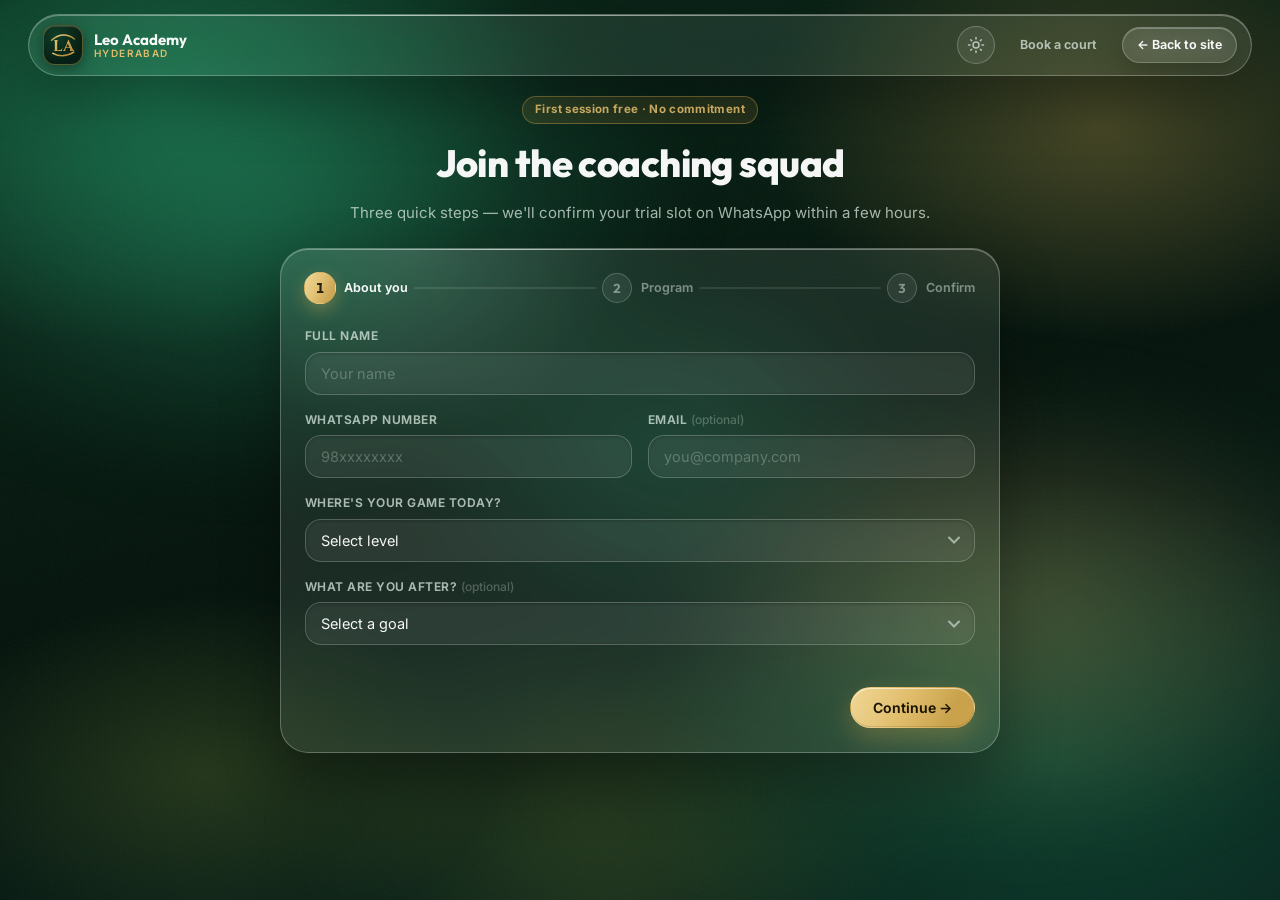
==== commit 15874f7f: "Fix ambient-background flicker on Android/fold: pin bg to a GPU layer The landing (and every glass p" ====
--- a/admission.html
+++ b/admission.html
@@ -9,7 +9,7 @@
   <link rel="preconnect" href="https://fonts.googleapis.com" />
   <link rel="preconnect" href="https://fonts.gstatic.com" crossorigin />
   <link href="https://fonts.googleapis.com/css2?family=Outfit:wght@500;600;700;800&family=Inter:wght@400;500;600;700&family=Cinzel:wght@700&display=swap" rel="stylesheet" />
-  <link rel="stylesheet" href="assets/css/glass.css?v=28" />
+  <link rel="stylesheet" href="assets/css/glass.css?v=31" />
   <script>document.documentElement.dataset.theme = localStorage.getItem("lt-theme") || "dark"; document.documentElement.classList.add("lt-js");</script>
   <style>
     .adm-wrap { max-width: 720px; margin: 0 auto; width: 100%; }
@@ -119,9 +119,9 @@
     </div>
   </main>
 
-  <script src="assets/js/core.js?v=28"></script>
-  <script src="assets/js/data.js?v=28"></script>
-  <script src="assets/js/cloud.js?v=28"></script>
+  <script src="assets/js/core.js?v=30"></script>
+  <script src="assets/js/data.js?v=30"></script>
+  <script src="assets/js/cloud.js?v=30"></script>
   <script>
     (function () {
       var step = 1, TOTAL = 3;
--- a/assets/css/glass.css
+++ b/assets/css/glass.css
@@ -181,6 +181,14 @@
   position: fixed;
   inset: 0;
   z-index: -2;
+  /* pin the ambient background to its own GPU layer. Without this the fixed
+     bg re-rasterizes on every scroll, and the backdrop-filter glass above it
+     re-samples each frame — which reads as flicker on Android / fold hardware
+     (most visible on the wide fold viewport). translateZ(0) caches it as a
+     composited texture so scrolling never repaints it. */
+  transform: translateZ(0);
+  -webkit-backface-visibility: hidden;
+  backface-visibility: hidden;
   background:
     radial-gradient(46% 42% at 12% 10%, rgba(24, 130, 84, 0.55), transparent 68%),
     radial-gradient(40% 36% at 86% 14%, rgba(201, 162, 75, 0.32), transparent 66%),
@@ -209,6 +217,11 @@
      and a gentle range, so the background never reads as "shifting" */
   animation: lt-drift 80s ease-in-out infinite alternate;
   filter: blur(42px);
+  /* keep the big blurred drift layer on its own composited plane so the
+     42px blur is rasterized once, not re-blurred every scrolled frame */
+  will-change: transform;
+  -webkit-backface-visibility: hidden;
+  backface-visibility: hidden;
 }
 :root[data-theme="light"] .lt-bg::before {
   background:
@@ -680,12 +693,13 @@
   color: var(--ink-low);
   padding: 12px 14px;
   background: var(--thead-bg);
-  -webkit-backdrop-filter: blur(10px);
-  backdrop-filter: blur(10px);
   border-bottom: 1px solid var(--line);
   white-space: nowrap;
   z-index: 1;
 }
+/* clip scrolling tables cleanly so the sticky header doesn't bleed past the
+   rounded corners (backdrop-filter on a sticky cell escapes the radius clip) */
+.table-wrap { -webkit-mask-image: -webkit-radial-gradient(white, black); }
 .lt-table tbody td {
   padding: 12px 14px;
   border-bottom: 1px solid var(--line);
@@ -788,6 +802,10 @@
   border-color: transparent;
   box-shadow: 0 6px 16px rgba(201, 162, 75, 0.3);
 }
+/* compact filter pills — smaller + flatter than action chips, for filter rows */
+.chip-row.filters { gap: 6px; }
+.chip-row.filters .chip { padding: 5px 12px; font-size: 11.5px; font-weight: 600; -webkit-backdrop-filter: none; backdrop-filter: none; }
+.chip-row.filters .chip.active { box-shadow: none; }
 
 /* ---------- Empty state ---------- */
 .empty-state { padding: var(--gap-5) var(--gap-4); text-align: center; color: var(--ink-low); font-size: 14px; }
@@ -942,27 +960,33 @@
 .att-tile.present .av { background: linear-gradient(135deg, #6ee7b7, #34d399); }
 
 /* ---------- Court slot grid (hourly booking) ---------- */
-.slot-grid { display: grid; grid-template-columns: repeat(auto-fill, minmax(148px, 1fr)); gap: 10px; }
+.slot-grid { display: grid; grid-template-columns: repeat(auto-fill, minmax(150px, 1fr)); gap: 10px; }
 .slot {
-  display: flex; flex-direction: column; gap: 2px;
-  padding: 12px 14px; border-radius: var(--r-md);
+  position: relative; overflow: hidden;
+  display: flex; flex-direction: column; gap: 3px;
+  padding: 13px 14px 13px 18px; border-radius: 14px;
   border: 1px solid var(--tile-border); background: var(--tile-bg);
   cursor: pointer; user-select: none; text-align: left;
   font-family: var(--font-body); color: var(--ink-mid);
-  transition: border-color 0.25s ease, background 0.25s ease, transform 0.3s var(--ease-spring), box-shadow 0.3s ease;
-}
-.slot:hover { border-color: var(--input-border-hover); }
+  transition: border-color 0.2s ease, background 0.2s ease, transform 0.25s var(--ease-spring), box-shadow 0.25s ease;
+}
+/* left accent bar: gold = peak/floodlit, cool = daytime — reads at a glance */
+.slot::before { content: ""; position: absolute; left: 0; top: 0; bottom: 0; width: 4px; background: var(--ink-faint); opacity: 0.35; }
+.slot.pk::before { background: var(--gold-grad); opacity: 1; }
+.slot:hover { border-color: var(--input-border-hover); transform: translateY(-2px); box-shadow: 0 8px 18px rgba(0, 0, 0, 0.18); }
 .slot:active { transform: scale(0.97); }
-.slot .sl-time { font-weight: 700; font-size: 13.5px; color: var(--ink-hi); }
+.slot .sl-time { font-weight: 700; font-size: 14px; color: var(--ink-hi); }
 .slot .sl-rate { font-size: 12px; color: var(--ink-low); }
 .slot .sl-rate .peak { color: var(--tx-gold); font-weight: 700; }
 .slot.sel {
-  border-color: rgba(224, 189, 108, 0.65);
+  border-color: rgba(224, 189, 108, 0.7);
   background: rgba(201, 162, 75, 0.16);
   box-shadow: 0 8px 22px rgba(201, 162, 75, 0.22), inset 0 1px 0 rgba(255, 255, 255, 0.2);
 }
+.slot.sel::after { content: "✓"; position: absolute; top: 9px; right: 12px; color: var(--tx-gold); font-weight: 800; font-size: 14px; }
 .slot.sel .sl-time { color: var(--tx-gold); }
-.slot:disabled, .slot.taken { opacity: 0.42; cursor: not-allowed; }
+.slot:disabled, .slot.taken { opacity: 0.4; cursor: not-allowed; }
+.slot:disabled::before, .slot.taken::before { opacity: 0.2; }
 
 
 /* ---------- Court cards (staff bookings view) ----------
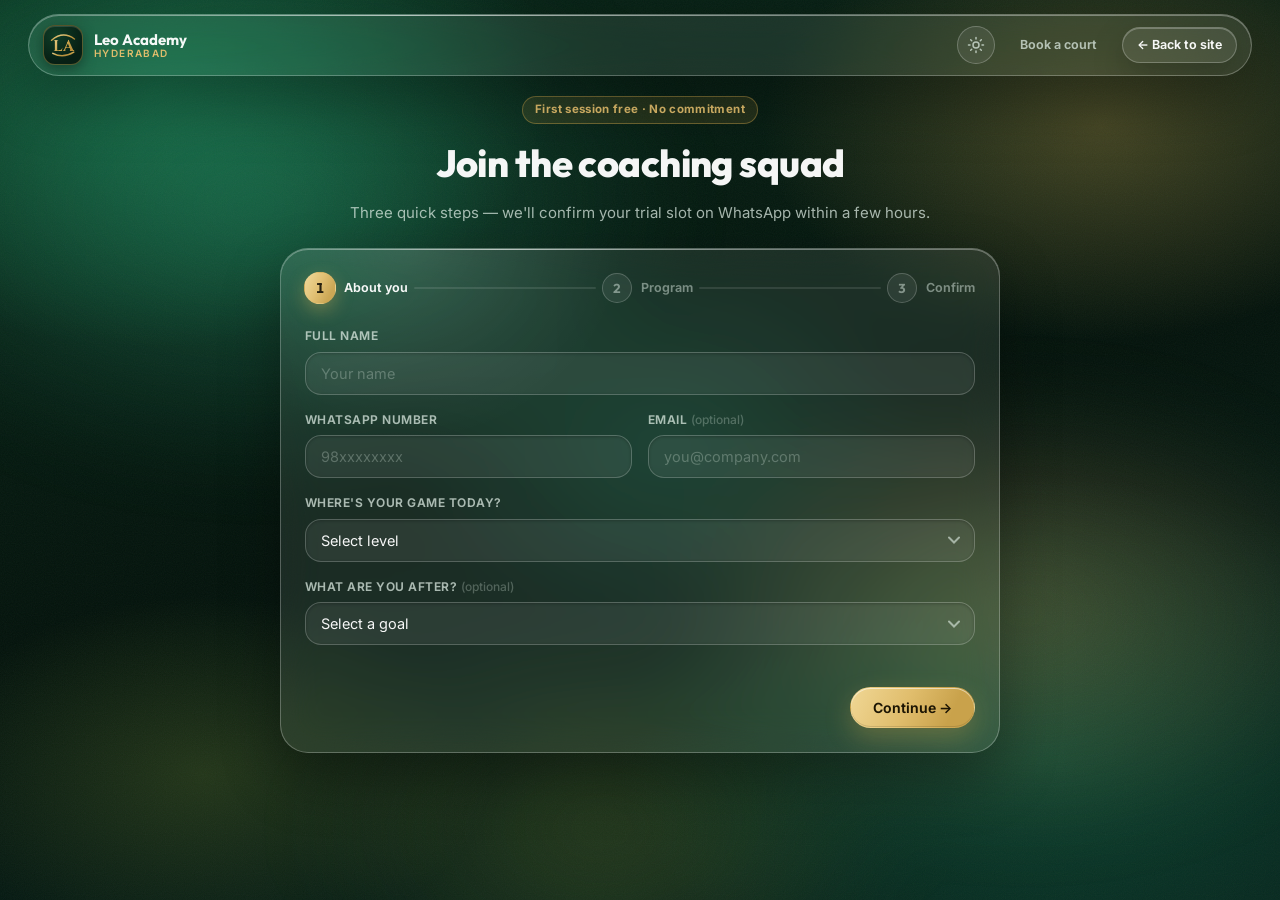
==== commit dcb93067: "Fix Safari rendering: white glass controls, blank pages, stuck reveals Three related WebKit/Safari b" ====
--- a/admission.html
+++ b/admission.html
@@ -9,7 +9,7 @@
   <link rel="preconnect" href="https://fonts.googleapis.com" />
   <link rel="preconnect" href="https://fonts.gstatic.com" crossorigin />
   <link href="https://fonts.googleapis.com/css2?family=Outfit:wght@500;600;700;800&family=Inter:wght@400;500;600;700&family=Cinzel:wght@700&display=swap" rel="stylesheet" />
-  <link rel="stylesheet" href="assets/css/glass.css?v=31" />
+  <link rel="stylesheet" href="assets/css/glass.css?v=36" />
   <script>document.documentElement.dataset.theme = localStorage.getItem("lt-theme") || "dark"; document.documentElement.classList.add("lt-js");</script>
   <style>
     .adm-wrap { max-width: 720px; margin: 0 auto; width: 100%; }
@@ -119,9 +119,9 @@
     </div>
   </main>
 
-  <script src="assets/js/core.js?v=30"></script>
-  <script src="assets/js/data.js?v=30"></script>
-  <script src="assets/js/cloud.js?v=30"></script>
+  <script src="assets/js/core.js?v=36"></script>
+  <script src="assets/js/data.js?v=36"></script>
+  <script src="assets/js/cloud.js?v=36"></script>
   <script>
     (function () {
       var step = 1, TOTAL = 3;
@@ -132,6 +132,8 @@
         return '<label class="choice"><div class="bp-top"><input type="radio" name="program" value="' + p.id + '"' + (i === 0 ? " checked" : "") + ' /><span class="dot"></span><span class="bp-name">' + p.name + "</span></div>" +
           '<span class="bp-meta">' + p.level + " · " + p.days + "</span></label>";
       }).join("");
+      // trials are booked ahead, never backdated
+      form.querySelector('[name="date"]').min = LT.today();
 
       function paint() {
         document.querySelectorAll("#stepper .step").forEach(function (el) {
@@ -163,7 +165,7 @@
         document.getElementById("summary").innerHTML = rows.map(function (r) {
           return '<div class="flex between" style="padding:11px 14px;border:1px solid var(--tile-border);border-radius:var(--r-md);background:var(--tile-bg);">' +
             '<span class="faint" style="font-size:12px;text-transform:uppercase;letter-spacing:.06em;font-weight:650;">' + r[0] + "</span>" +
-            '<span style="font-weight:650;text-align:right;">' + r[1] + "</span></div>";
+            '<span style="font-weight:650;text-align:right;">' + LT.esc(r[1]) + "</span></div>";
         }).join("");
       }
 
@@ -188,6 +190,18 @@
           level: d.get("level"), goal: d.get("goal"), program: d.get("program"),
           slot: d.get("slot"), date: d.get("date"), at: new Date().toISOString(),
         };
+        // same phone re-submitting within a day (double-tap, impatience) —
+        // don't file a second enquiry from this device
+        var ph10 = String(rec.phone || "").replace(/\D/g, "").slice(-10);
+        var dup = apps.find(function (a) {
+          return String(a.phone || "").replace(/\D/g, "").slice(-10) === ph10 &&
+            Date.now() - new Date(a.at).getTime() < 864e5;
+        });
+        if (dup) {
+          msg.textContent = "We already have your enquiry — our coach will call you.";
+          msg.className = "form-msg error";
+          return;
+        }
         function showDone() {
           apps.unshift(rec);
           LT.store.write("applications", apps);
--- a/assets/css/glass.css
+++ b/assets/css/glass.css
@@ -528,8 +528,9 @@
   color: var(--ink-hi);
   background: var(--chip-bg);
   border-color: var(--chip-border);
-  -webkit-backdrop-filter: blur(14px) saturate(160%);
-  backdrop-filter: blur(14px) saturate(160%);
+  /* No own backdrop-filter: these sit inside already-frosted .glass surfaces,
+     and Safari renders a nested backdrop-filter as an opaque WHITE block. The
+     translucent background alone reads as glass over the parent. */
   box-shadow: var(--glass-shadow-soft);
 }
 .btn-glass:hover { border-color: var(--input-border-hover); }
@@ -660,6 +661,38 @@
 .pill.green { color: var(--tx-green); border-color: rgba(52, 211, 153, 0.35); background: rgba(52, 211, 153, 0.12); }
 .pill.red { color: var(--tx-red); border-color: rgba(220, 80, 86, 0.4); background: rgba(255, 107, 107, 0.12); }
 .pill.optic { color: var(--tx-optic); border-color: rgba(215, 239, 79, 0.35); background: rgba(215, 239, 79, 0.1); }
+
+/* ---------- Filter dropdown ----------
+   DESIGN RULE: 1–2 mutually-exclusive choices may use chips / a tab toggle.
+   3+ filter options use this compact dropdown — never a long wrapping row of
+   chip buttons. Keeps toolbars calm and consistent across every page. */
+.lt-filter { width: auto; display: inline-block; }
+.lt-filter select {
+  width: auto;
+  padding: 8px 34px 8px 14px;
+  font-size: 12.5px;
+  font-weight: 600;
+  color: var(--ink-hi);
+  border-radius: var(--r-pill);
+  background-color: var(--chip-bg);
+  background-position: right 12px center;
+  box-shadow: none;
+}
+.lt-filter select:hover { border-color: var(--input-border-hover); }
+
+/* ---------- Inline table-cell status / tags ----------
+   Pills are for standalone status chips (cards, headers), NOT dense table
+   data. In tables use plain coloured text — a leading dot for a status,
+   nothing for a plain category/type/mode label. */
+.cell-status { display: inline-flex; align-items: center; gap: 6px; font-weight: 650; font-size: 12.5px; }
+.cell-status::before { content: ""; width: 7px; height: 7px; border-radius: 50%; background: currentColor; flex: none; }
+.cell-status.green { color: var(--tx-green); }
+.cell-status.red { color: var(--tx-red); }
+.cell-status.gold { color: var(--tx-gold); }
+.cell-tag { font-weight: 600; font-size: 12.5px; color: var(--ink-mid); }
+.cell-tag.gold { color: var(--tx-gold); }
+.cell-tag.green { color: var(--tx-green); }
+.cell-tag.red { color: var(--tx-red); }
 
 .stat-card { padding: var(--gap-3) var(--gap-4); display: flex; flex-direction: column; gap: 2px; }
 .stat-card .stat-value {
@@ -791,8 +824,8 @@
   font-weight: 650;
   cursor: pointer;
   transition: all 0.25s ease;
-  -webkit-backdrop-filter: blur(8px);
-  backdrop-filter: blur(8px);
+  /* No own backdrop-filter — nested inside .glass it renders white in Safari
+     (WebKit nested backdrop-filter bug). Translucent bg + border is enough. */
   text-decoration: none;
 }
 .chip:hover { border-color: var(--input-border-hover); color: var(--ink-hi); }
@@ -841,7 +874,10 @@
 
 /* Page enter transition */
 html.lt-js .lt-page { animation: lt-page-in 0.55s var(--ease-spring) both; }
-@keyframes lt-page-in { from { opacity: 0; transform: translateY(10px); } }
+/* Slide-up only, NO opacity fade: with `both` fill-mode an opacity:0 start frame
+   left the whole page invisible on Safari whenever it didn't start the animation
+   (intermittent blank page). Transform-only keeps content always visible. */
+@keyframes lt-page-in { from { transform: translateY(10px); } }
 @media (prefers-reduced-motion: reduce) { html.lt-js .lt-page { animation: none; } }
 
 /* ---------- Tennis-themed animated backdrop ---------- */
